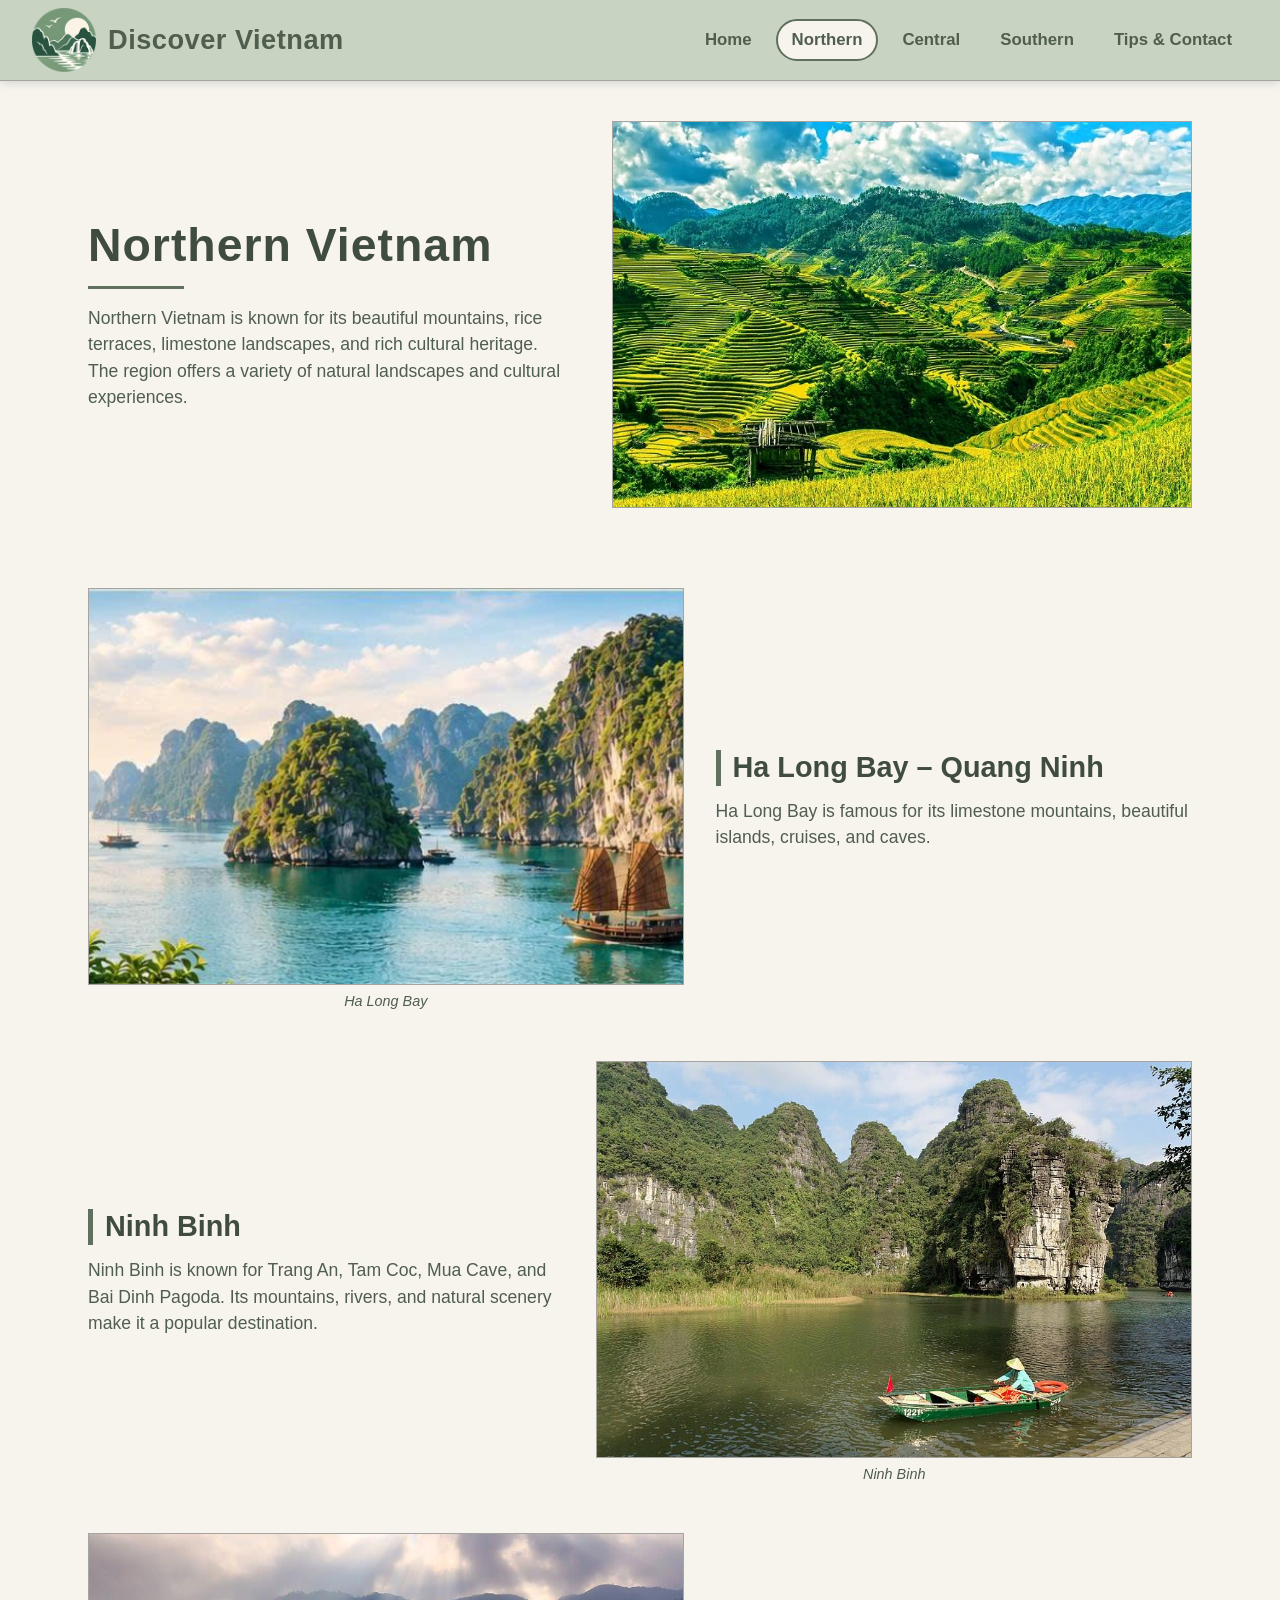
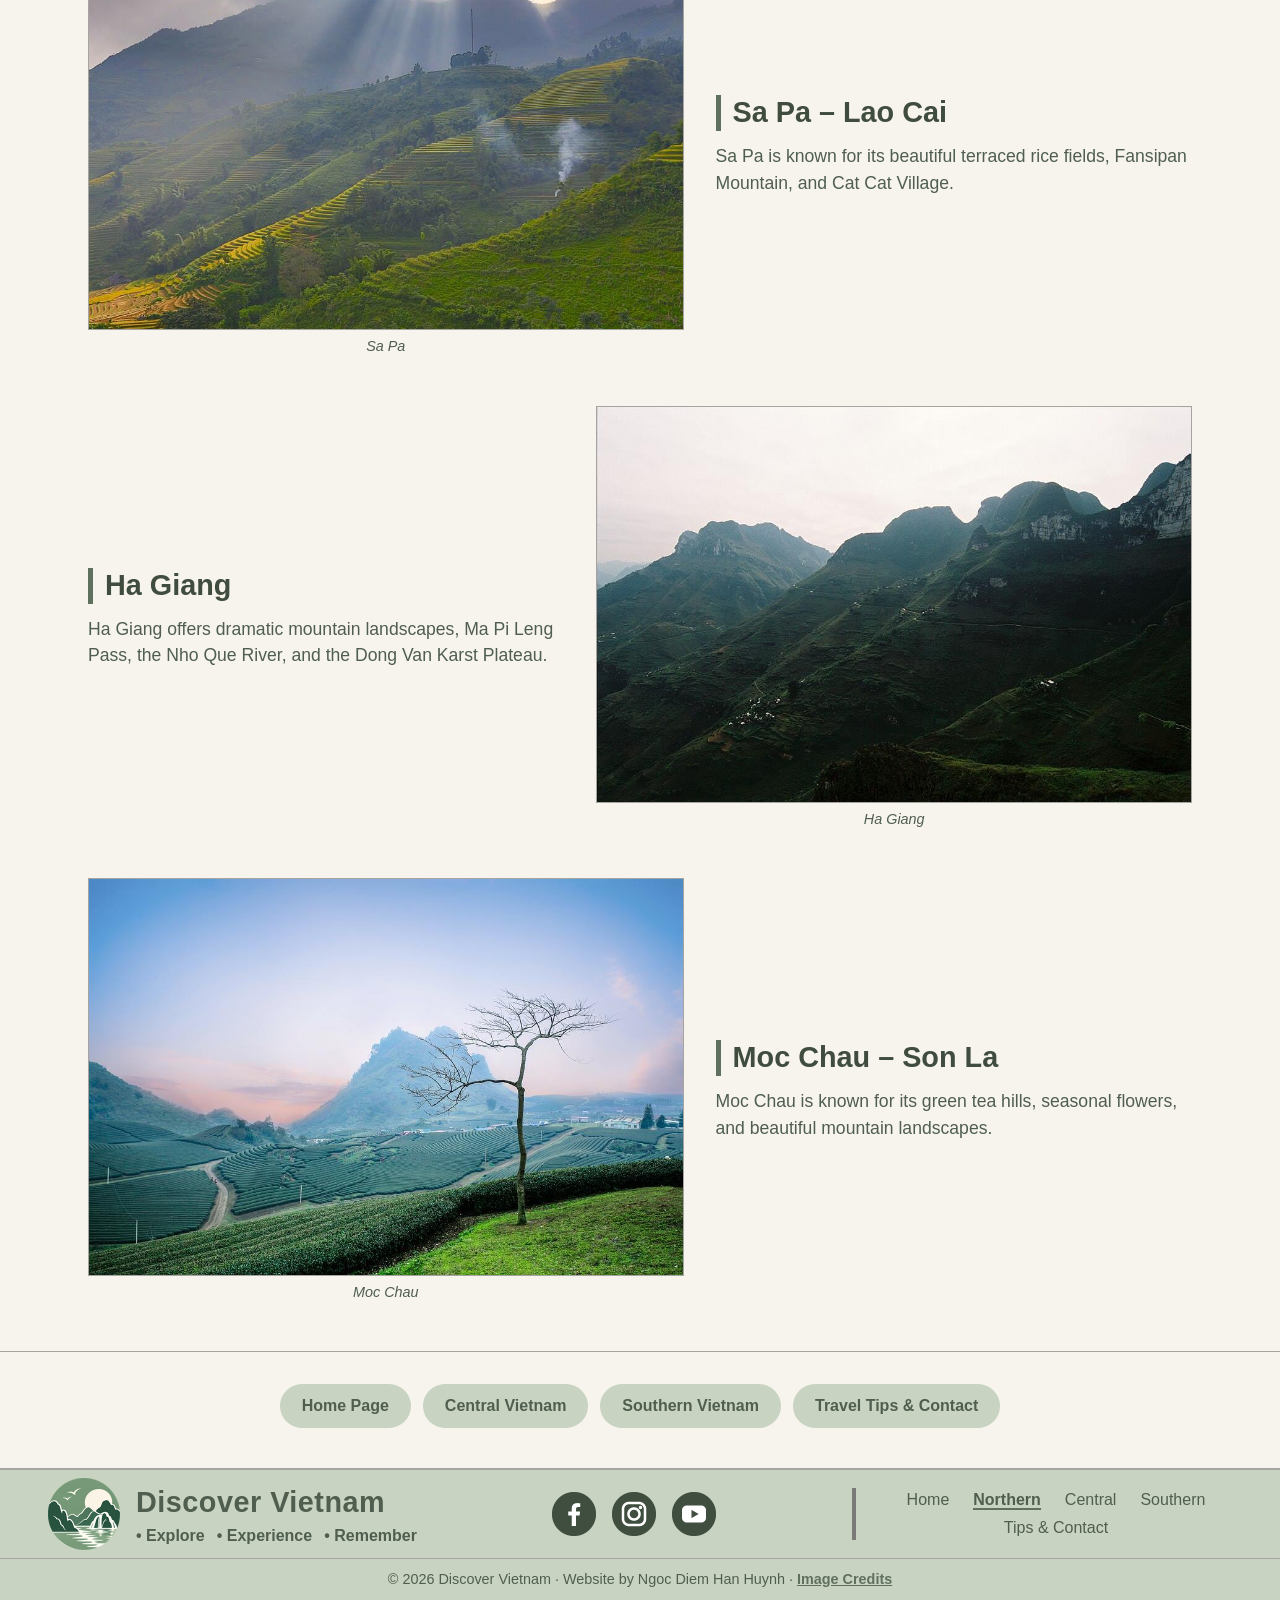
==== northern-vietnam.html @ 2536cb18 "Initial commit" ====
<!DOCTYPE html>
<html lang="en">
<head>
    <meta charset="UTF-8">
    <meta name="viewport" content="width=device-width, initial-scale=1.0">
    <meta name="description" content="Explore Northern Vietnam: Ha Long Bay, Ninh Binh, Sa Pa, Ha Giang, and Moc Chau.">
    <title>Northern Vietnam | Discover Vietnam</title>
    <link rel="icon" href="images/logo-discover-vietnam.png" type="image/png">
    <link rel="stylesheet" href="css/base.css">
    <link rel="stylesheet" href="css/layout.css">
    <link rel="stylesheet" href="css/regions.css">
    <script src="js/script.js" defer></script>
</head>
<body>

    <header class="site-header">
        <a class="brand" href="index.html">
            <img src="images/logo-discover-vietnam.png" alt="Discover Vietnam logo" width="72" height="72">
            <span class="brand-name">Discover Vietnam</span>
        </a>
        <button class="menu-button" type="button" aria-label="Menu" aria-expanded="false">
            <span class="menu-icon"></span>
        </button>
        <nav class="main-nav" aria-label="Main menu">
            <ul class="nav-list">
                <li><a class="nav-link" href="index.html">Home</a></li>
                <li><a class="nav-link active" href="northern-vietnam.html">Northern</a></li>
                <li><a class="nav-link" href="central-vietnam.html">Central</a></li>
                <li><a class="nav-link" href="southern-vietnam.html">Southern</a></li>
                <li><a class="nav-link" href="travel-tips-contact.html">Tips &amp; Contact</a></li>
            </ul>
        </nav>
    </header>

    <main>

        <section class="page-intro">
            <div class="page-intro-text">
                <h1>Northern Vietnam</h1>
                <p>Northern Vietnam is known for its beautiful mountains, rice terraces, limestone landscapes, and rich cultural heritage. The region offers a variety of natural landscapes and cultural experiences.</p>
            </div>
            <figure class="page-intro-figure">
                <img src="images/northern-rice-terraces.jpg" alt="Green and golden rice terraces in the mountains of Northern Vietnam" width="800" height="544">
            </figure>
        </section>

        <div class="destination-list">
            <article class="destination">
                <div class="destination-media">
                    <figure class="figure-wide">
                        <img src="images/hero-ha-long-bay.jpg" alt="Limestone islands and a traditional sailing boat in Ha Long Bay" width="1624" height="385" loading="lazy">
                        <figcaption>Ha Long Bay</figcaption>
                    </figure>
                </div>
                <div class="destination-text">
                    <h2>Ha Long Bay &ndash; Quang Ninh</h2>
                    <p>Ha Long Bay is famous for its limestone mountains, beautiful islands, cruises, and caves.</p>
                </div>
            </article>

            <article class="destination">
                <div class="destination-media">
                    <figure class="figure-wide">
                        <img src="images/ninh-binh-trang-an.jpg" alt="A small boat on the river between the limestone mountains of Trang An, Ninh Binh" width="960" height="641" loading="lazy">
                        <figcaption>Ninh Binh</figcaption>
                    </figure>
                </div>
                <div class="destination-text">
                    <h2>Ninh Binh</h2>
                    <p>Ninh Binh is known for Trang An, Tam Coc, Mua Cave, and Bai Dinh Pagoda. Its mountains, rivers, and natural scenery make it a popular destination.</p>
                </div>
            </article>

            <article class="destination">
                <div class="destination-media">
                    <figure class="figure-wide">
                        <img src="images/sa-pa-rice-terraces.jpg" alt="Sun rays shining over the terraced rice fields of Sa Pa" width="960" height="640" loading="lazy">
                        <figcaption>Sa Pa</figcaption>
                    </figure>
                </div>
                <div class="destination-text">
                    <h2>Sa Pa &ndash; Lao Cai</h2>
                    <p>Sa Pa is known for its beautiful terraced rice fields, Fansipan Mountain, and Cat Cat Village.</p>
                </div>
            </article>

            <article class="destination">
                <div class="destination-media">
                    <figure class="figure-wide">
                        <img src="images/ha-giang-ma-pi-leng-pass.jpg" alt="A winding mountain road at Ma Pi Leng Pass in Ha Giang" width="960" height="645" loading="lazy">
                        <figcaption>Ha Giang</figcaption>
                    </figure>
                </div>
                <div class="destination-text">
                    <h2>Ha Giang</h2>
                    <p>Ha Giang offers dramatic mountain landscapes, Ma Pi Leng Pass, the Nho Que River, and the Dong Van Karst Plateau.</p>
                </div>
            </article>

            <article class="destination">
                <div class="destination-media">
                    <figure class="figure-wide">
                        <img src="images/moc-chau-tea-hills.jpg" alt="Rows of green tea bushes covering the hills of Moc Chau" width="960" height="640" loading="lazy">
                        <figcaption>Moc Chau</figcaption>
                    </figure>
                </div>
                <div class="destination-text">
                    <h2>Moc Chau &ndash; Son La</h2>
                    <p>Moc Chau is known for its green tea hills, seasonal flowers, and beautiful mountain landscapes.</p>
                </div>
            </article>
        </div>

        <ul class="page-links">
            <li><a class="button button-sage" href="index.html">Home Page</a></li>
            <li><a class="button button-sage" href="central-vietnam.html">Central Vietnam</a></li>
            <li><a class="button button-sage" href="southern-vietnam.html">Southern Vietnam</a></li>
            <li><a class="button button-sage" href="travel-tips-contact.html">Travel Tips &amp; Contact</a></li>
        </ul>

    </main>

    <footer class="site-footer">
        <div class="footer-main">
            <div class="footer-brand">
                <img src="images/logo-discover-vietnam.png" alt="" width="72" height="72">
                <div>
                    <p class="brand-name">Discover Vietnam</p>
                    <ul class="footer-slogan">
                        <li>Explore</li>
                        <li>Experience</li>
                        <li>Remember</li>
                    </ul>
                </div>
            </div>

            <ul class="social">
                <li><a href="https://www.facebook.com/" target="_blank" rel="noopener"><img src="images/icon-facebook.png" alt="Facebook" width="44" height="44"></a></li>
                <li><a href="https://www.instagram.com/" target="_blank" rel="noopener"><img src="images/icon-instagram.png" alt="Instagram" width="44" height="44"></a></li>
                <li><a href="https://www.youtube.com/" target="_blank" rel="noopener"><img src="images/icon-youtube.png" alt="YouTube" width="44" height="44"></a></li>
            </ul>

            <nav class="footer-navigation" aria-label="Footer menu">
                <ul class="footer-nav">
                    <li><a class="footer-link" href="index.html">Home</a></li>
                    <li><a class="footer-link active" href="northern-vietnam.html">Northern</a></li>
                    <li><a class="footer-link" href="central-vietnam.html">Central</a></li>
                    <li><a class="footer-link" href="southern-vietnam.html">Southern</a></li>
                    <li><a class="footer-link" href="travel-tips-contact.html">Tips &amp; Contact</a></li>
                </ul>
            </nav>
        </div>
        <p class="footer-bottom">&copy; 2026 Discover Vietnam &middot; Website by Ngoc Diem Han Huynh &middot; <a class="text-link" href="image-credits.html">Image Credits</a></p>
    </footer>

</body>
</html>
---- css/base.css ----
* {
    box-sizing: border-box;
}

html {
    scroll-behavior: smooth;
}

body {
    margin: 0;
    font-family: "Comic Sans MS", "Comic Neue", cursive, sans-serif;
    line-height: 1.5;
    color: #4f5e4e;
    background-color: #f7f4ee;
}

img {
    display: block;
    max-width: 100%;
    height: auto;
}

h1,
h2,
h3,
p,
ul,
figure {
    margin: 0;
}

h1,
h2,
h3 {
    color: #3f4c3e;
}

ul {
    padding: 0;
    list-style: none;
}

a {
    color: inherit;
}

figcaption {
    padding-top: 6px;
    font-size: 0.9rem;
    font-style: italic;
    text-align: center;
}

.text-link {
    font-weight: bold;
    color: #5f705e;
    transition: color 0.25s ease;
}

.text-link:hover {
    color: #3f4c3e;
    text-decoration-thickness: 3px;
}

.button {
    display: inline-block;
    padding: 8px 20px;
    border: 2px solid transparent;
    border-radius: 24px;
    font-family: inherit;
    font-size: 1rem;
    font-weight: bold;
    text-decoration: none;
    cursor: pointer;
    transition: color 0.25s ease, background-color 0.25s ease, border-color 0.25s ease;
}

.button-sage {
    color: #4f5e4e;
    background-color: #c9d3c2;
}

.button-sage:hover {
    color: #ffffff;
    background-color: #5f705e;
}

.button-cream {
    color: #4f5e4e;
    background-color: #f7f4ee;
}

.button-cream:hover {
    background-color: #c9d3c2;
}

.button-dark {
    color: #ffffff;
    background-color: #5f705e;
}

.button-dark:hover {
    color: #4f5e4e;
    background-color: #c9d3c2;
    border-color: #5f705e;
}
---- css/layout.css ----
.site-header {
    position: sticky;
    top: 0;
    z-index: 10;
    display: flex;
    flex-wrap: wrap;
    justify-content: space-between;
    align-items: center;
    padding: 8px 16px;
    border-bottom: 1px solid #a5a4a1;
    background-color: #c9d3c2;
    box-shadow: 0 2px 8px rgba(79, 94, 78, 0.2);
}

.brand {
    display: flex;
    align-items: center;
    gap: 10px;
    text-decoration: none;
}

.brand img {
    width: 48px;
}

.brand-name {
    font-size: 1.5rem;
    font-weight: bold;
    letter-spacing: 0.5px;
}

.brand .brand-name {
    font-size: 1.2rem;
    white-space: nowrap;
}

.menu-button {
    display: flex;
    justify-content: center;
    align-items: center;
    width: 44px;
    height: 44px;
    padding: 0;
    border: 2px solid #5f705e;
    border-radius: 50%;
    color: #4f5e4e;
    background-color: #f7f4ee;
    cursor: pointer;
    transition: color 0.25s ease, background-color 0.25s ease;
}

.menu-button:hover,
.menu-open .menu-button {
    color: #ffffff;
    background-color: #5f705e;
}

.menu-icon,
.menu-icon::before,
.menu-icon::after {
    display: block;
    width: 20px;
    height: 2px;
    border-radius: 2px;
    background-color: currentColor;
}

.menu-icon {
    position: relative;
}

.menu-icon::before,
.menu-icon::after {
    content: "";
    position: absolute;
    left: 0;
}

.menu-icon::before {
    top: -6px;
}

.menu-icon::after {
    top: 6px;
}

.main-nav {
    display: none;
    flex-basis: 100%;
}

.menu-open .main-nav {
    display: block;
}

.nav-list {
    display: flex;
    flex-direction: column;
    gap: 6px;
    padding: 12px 0 8px;
}

.nav-link {
    display: block;
    padding: 6px 14px;
    border: 2px solid transparent;
    border-radius: 24px;
    font-size: 1.05rem;
    font-weight: bold;
    text-align: center;
    text-decoration: none;
    color: #4f5e4e;
    transition: color 0.25s ease, background-color 0.25s ease, border-color 0.25s ease;
}

.nav-link.active {
    border-color: #5f705e;
    background-color: #f7f4ee;
}

.nav-link:hover {
    color: #ffffff;
    border-color: #5f705e;
    background-color: #5f705e;
}

.feature-box {
    display: flex;
    flex-direction: column;
    align-items: center;
    gap: 16px;
    padding: 20px;
    text-align: center;
    color: #ffffff;
    background-color: #5f705e;
}

.feature-box-icon {
    width: 72px;
    flex-shrink: 0;
}

.feature-box-text {
    flex: 1;
}

.feature-box-text h1,
.feature-box-text h2 {
    margin-bottom: 8px;
    color: #ffffff;
}

.feature-box-text h2 {
    font-size: 1.25rem;
}

.feature-box-text h1 {
    font-size: 2rem;
    line-height: 1.2;
}

.feature-box .button {
    flex-shrink: 0;
}

.page-intro {
    display: grid;
    gap: 24px;
    align-items: center;
    max-width: 1200px;
    margin: 0 auto;
    padding: 32px 16px 24px;
}

.page-intro h1 {
    font-size: 2.1rem;
    line-height: 1.2;
    letter-spacing: 1px;
}

.page-intro h1::after {
    content: "";
    display: block;
    width: 96px;
    height: 3px;
    margin-top: 12px;
    background-color: #5f705e;
}

.page-intro-text p {
    margin-top: 16px;
    font-size: 1.1rem;
}

.page-intro-figure img {
    width: 100%;
    aspect-ratio: 3 / 2;
    object-fit: cover;
    border: 1px solid #a5a4a1;
}

.page-links {
    display: flex;
    flex-wrap: wrap;
    justify-content: center;
    gap: 12px;
    padding: 32px 16px 40px;
    border-top: 1px solid #a5a4a1;
}

.site-footer {
    border-top: 2px solid #a5a4a1;
    background-color: #c9d3c2;
}

.footer-main {
    display: flex;
    flex-direction: column;
    align-items: center;
    gap: 16px;
    padding: 16px;
}

.footer-brand {
    display: flex;
    flex-direction: column;
    align-items: center;
    gap: 8px;
    text-align: center;
}

.footer-brand img {
    width: 60px;
}

.footer-slogan {
    display: flex;
    flex-wrap: wrap;
    justify-content: center;
    gap: 0 12px;
    font-weight: bold;
}

.footer-slogan li::before {
    content: "\2022\00a0";
}

.social {
    display: flex;
    gap: 16px;
}

.social a {
    display: block;
    border-radius: 50%;
    transition: transform 0.25s ease;
}

.social a:hover {
    transform: translateY(-3px) scale(1.05);
}

.social img {
    width: 44px;
}

.footer-nav {
    display: flex;
    flex-wrap: wrap;
    justify-content: center;
    gap: 4px 24px;
}

.footer-link {
    border-bottom: 2px solid transparent;
    text-decoration: none;
    transition: color 0.25s ease, border-color 0.25s ease;
}

.footer-link:hover {
    color: #3f4c3e;
    border-bottom-color: #5f705e;
}

.footer-link.active {
    font-weight: bold;
    border-bottom-color: #5f705e;
}

.footer-bottom {
    padding: 10px 16px;
    border-top: 1px solid #a5a4a1;
    font-size: 0.9rem;
    text-align: center;
}

@media (min-width: 480px) {
    .brand .brand-name {
        font-size: 1.4rem;
    }
}

@media (min-width: 700px) {
    .site-header {
        padding: 8px 24px;
    }

    .brand img {
        width: 56px;
    }

    .brand .brand-name {
        font-size: 1.6rem;
    }

    .nav-list {
        flex-direction: row;
        flex-wrap: wrap;
        justify-content: center;
        gap: 8px;
    }

    .feature-box {
        flex-direction: row;
        text-align: left;
    }

    .page-intro {
        grid-template-columns: minmax(0, 1fr) minmax(0, 1.2fr);
        gap: 40px;
    }

    .page-intro h1 {
        font-size: 2.6rem;
    }

    .footer-main {
        flex-direction: row;
        flex-wrap: wrap;
        justify-content: space-between;
        padding: 16px 24px;
    }

    .footer-brand {
        flex-direction: row;
        gap: 16px;
        text-align: left;
    }

    .footer-slogan {
        justify-content: flex-start;
    }

    .footer-navigation {
        flex-basis: 100%;
    }
}

@media (min-width: 1028px) {
    .site-header {
        flex-wrap: nowrap;
        gap: 16px;
        padding: 8px 32px;
    }

    .brand {
        gap: 12px;
    }

    .brand img {
        width: 64px;
    }

    .brand-name {
        font-size: 1.8rem;
    }

    .brand .brand-name {
        font-size: 1.7rem;
    }

    .menu-button {
        display: none;
    }

    .main-nav {
        display: block;
        flex-basis: auto;
    }

    .nav-list {
        gap: 8px;
        padding: 0;
    }

    .page-intro {
        padding: 40px 48px 32px;
    }

    .page-intro h1 {
        font-size: 2.9rem;
    }

    .footer-main {
        flex-wrap: nowrap;
        padding: 8px 48px;
    }

    .footer-brand img {
        width: 72px;
    }

    .footer-navigation {
        flex-basis: 380px;
        padding-left: 24px;
        border-left: 4px solid #7a7a78;
    }
}
---- css/regions.css ----
.destination-list {
    display: grid;
    gap: 48px;
    max-width: 1200px;
    margin: 0 auto;
    padding: 40px 16px;
}

.destination {
    display: grid;
    gap: 16px;
    align-items: center;
}

.destination-media {
    display: grid;
    gap: 12px;
}

.destination-media img {
    width: 100%;
    aspect-ratio: 3 / 2;
    object-fit: cover;
    border: 1px solid #a5a4a1;
}

.destination-text h2 {
    padding-left: 12px;
    border-left: 5px solid #5f705e;
    font-size: 1.5rem;
    line-height: 1.25;
}

.destination-text p {
    margin-top: 12px;
    font-size: 1.1rem;
}

@media (min-width: 480px) {
    .destination-media {
        grid-template-columns: repeat(2, minmax(0, 1fr));
    }

    .figure-wide {
        grid-column: 1 / -1;
    }
}

@media (min-width: 700px) {
    .destination {
        grid-template-columns: minmax(0, 1.25fr) minmax(0, 1fr);
        gap: 32px;
    }

    .destination:nth-child(even) {
        grid-template-columns: minmax(0, 1fr) minmax(0, 1.25fr);
    }

    .destination:nth-child(even) .destination-media {
        order: 2;
    }
}

@media (min-width: 1028px) {
    .destination-list {
        padding: 48px;
    }

    .destination-text h2 {
        font-size: 1.8rem;
    }
}
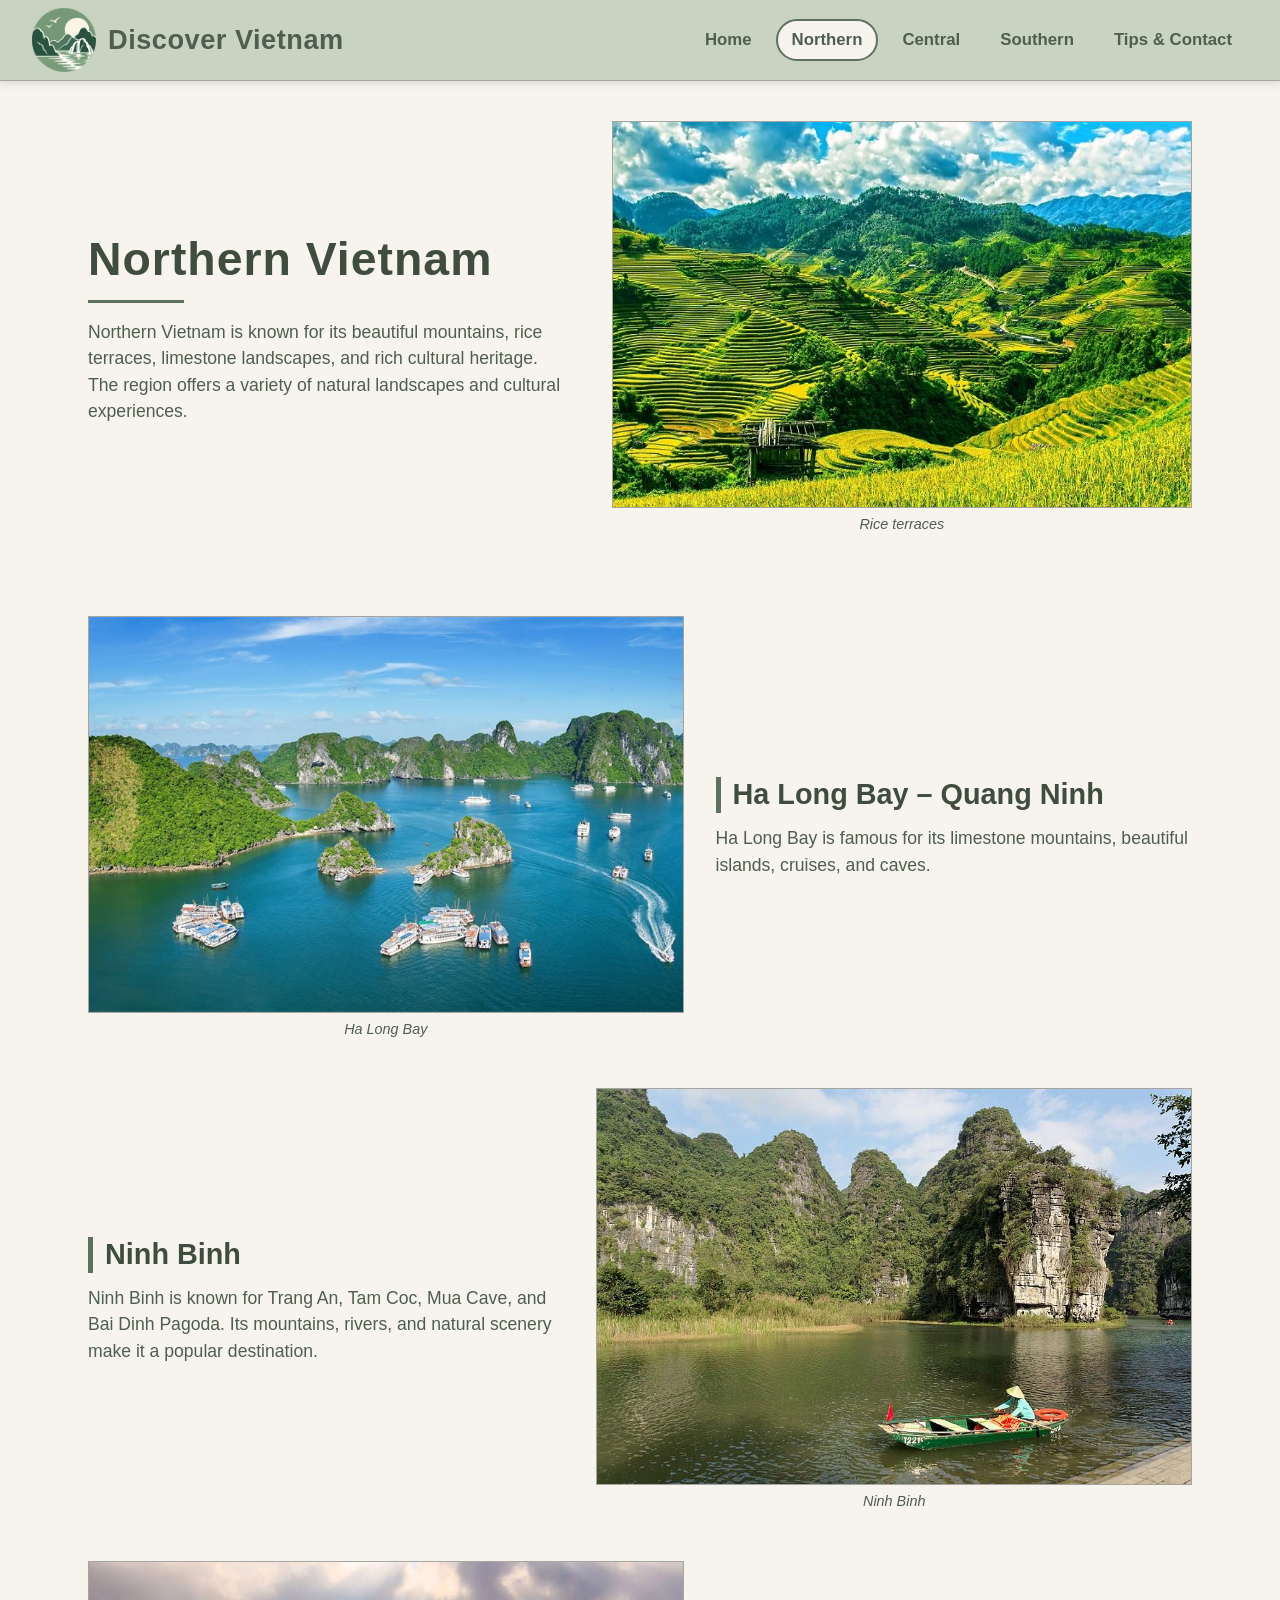
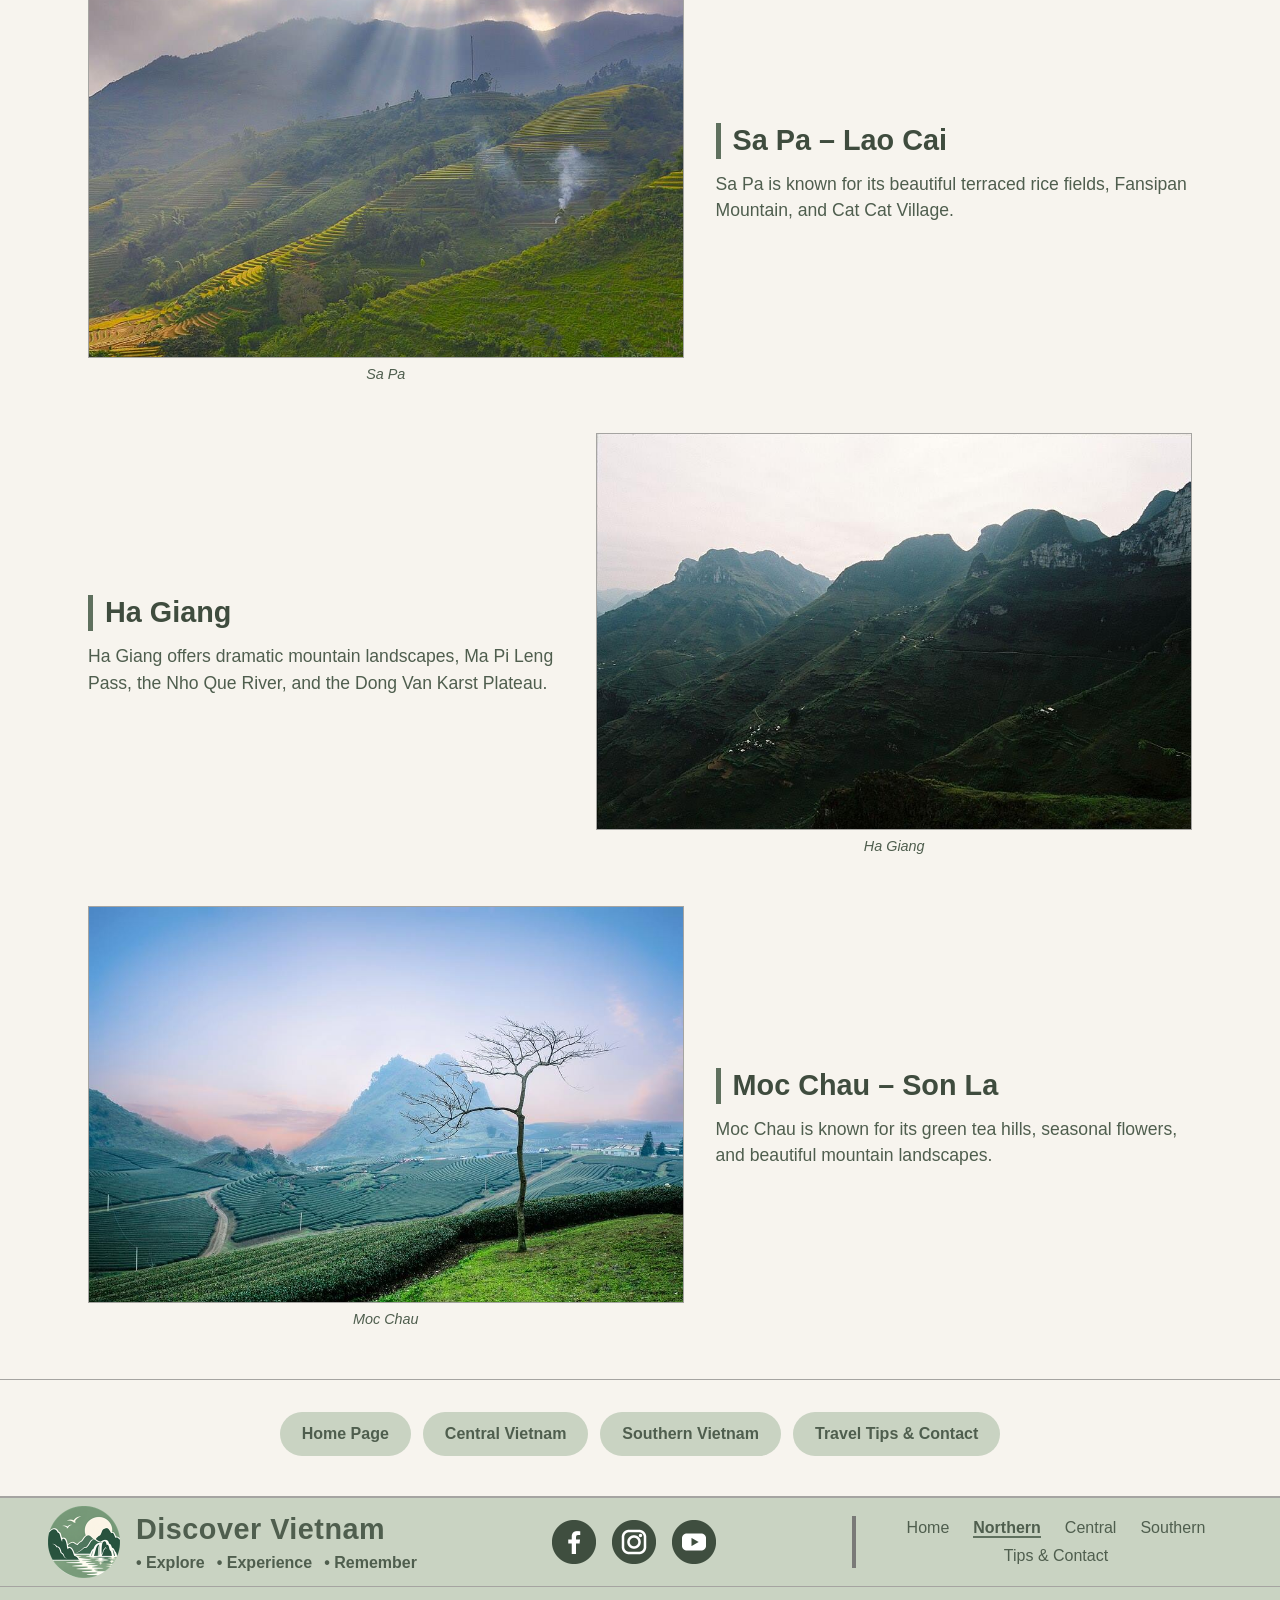
==== commit 6747c721: "u" ====
--- a/northern-vietnam.html
+++ b/northern-vietnam.html
@@ -41,6 +41,7 @@
             </div>
             <figure class="page-intro-figure">
                 <img src="images/northern-rice-terraces.jpg" alt="Green and golden rice terraces in the mountains of Northern Vietnam" width="800" height="544">
+                <figcaption>Rice terraces</figcaption>
             </figure>
         </section>
 
@@ -48,7 +49,7 @@
             <article class="destination">
                 <div class="destination-media">
                     <figure class="figure-wide">
-                        <img src="images/hero-ha-long-bay.jpg" alt="Limestone islands and a traditional sailing boat in Ha Long Bay" width="1624" height="385" loading="lazy">
+                        <img src="images/ha-long-bay.jpg" alt="Green limestone islands and tourist boats on the blue water of Ha Long Bay" width="1200" height="537" loading="lazy">
                         <figcaption>Ha Long Bay</figcaption>
                     </figure>
                 </div>
--- a/css/base.css
+++ b/css/base.css
@@ -57,7 +57,8 @@
     transition: color 0.25s ease;
 }
 
-.text-link:hover {
+.text-link:hover,
+.text-link:focus-visible {
     color: #3f4c3e;
     text-decoration-thickness: 3px;
 }
@@ -72,7 +73,11 @@
     font-weight: bold;
     text-decoration: none;
     cursor: pointer;
-    transition: color 0.25s ease, background-color 0.25s ease, border-color 0.25s ease;
+    transition: color 0.25s ease, background-color 0.25s ease, border-color 0.25s ease, transform 0.15s ease;
+}
+
+.button:active {
+    transform: scale(0.96);
 }
 
 .button-sage {
@@ -80,7 +85,8 @@
     background-color: #c9d3c2;
 }
 
-.button-sage:hover {
+.button-sage:hover,
+.button-sage:focus-visible {
     color: #ffffff;
     background-color: #5f705e;
 }
@@ -90,7 +96,8 @@
     background-color: #f7f4ee;
 }
 
-.button-cream:hover {
+.button-cream:hover,
+.button-cream:focus-visible {
     background-color: #c9d3c2;
 }
 
@@ -99,7 +106,8 @@
     background-color: #5f705e;
 }
 
-.button-dark:hover {
+.button-dark:hover,
+.button-dark:focus-visible {
     color: #4f5e4e;
     background-color: #c9d3c2;
     border-color: #5f705e;
--- a/css/layout.css
+++ b/css/layout.css
@@ -46,13 +46,18 @@
     color: #4f5e4e;
     background-color: #f7f4ee;
     cursor: pointer;
-    transition: color 0.25s ease, background-color 0.25s ease;
+    transition: color 0.25s ease, background-color 0.25s ease, transform 0.15s ease;
 }
 
 .menu-button:hover,
+.menu-button:focus-visible,
 .menu-open .menu-button {
     color: #ffffff;
     background-color: #5f705e;
+}
+
+.menu-button:active {
+    transform: scale(0.92);
 }
 
 .menu-icon,
@@ -110,7 +115,7 @@
     text-align: center;
     text-decoration: none;
     color: #4f5e4e;
-    transition: color 0.25s ease, background-color 0.25s ease, border-color 0.25s ease;
+    transition: color 0.25s ease, background-color 0.25s ease, border-color 0.25s ease, transform 0.15s ease;
 }
 
 .nav-link.active {
@@ -118,10 +123,15 @@
     background-color: #f7f4ee;
 }
 
-.nav-link:hover {
+.nav-link:hover,
+.nav-link:focus-visible {
     color: #ffffff;
     border-color: #5f705e;
     background-color: #5f705e;
+}
+
+.nav-link:active {
+    transform: scale(0.96);
 }
 
 .feature-box {
@@ -256,8 +266,13 @@
     transition: transform 0.25s ease;
 }
 
-.social a:hover {
+.social a:hover,
+.social a:focus-visible {
     transform: translateY(-3px) scale(1.05);
+}
+
+.social a:active {
+    transform: scale(0.95);
 }
 
 .social img {
@@ -277,7 +292,8 @@
     transition: color 0.25s ease, border-color 0.25s ease;
 }
 
-.footer-link:hover {
+.footer-link:hover,
+.footer-link:focus-visible {
     color: #3f4c3e;
     border-bottom-color: #5f705e;
 }
